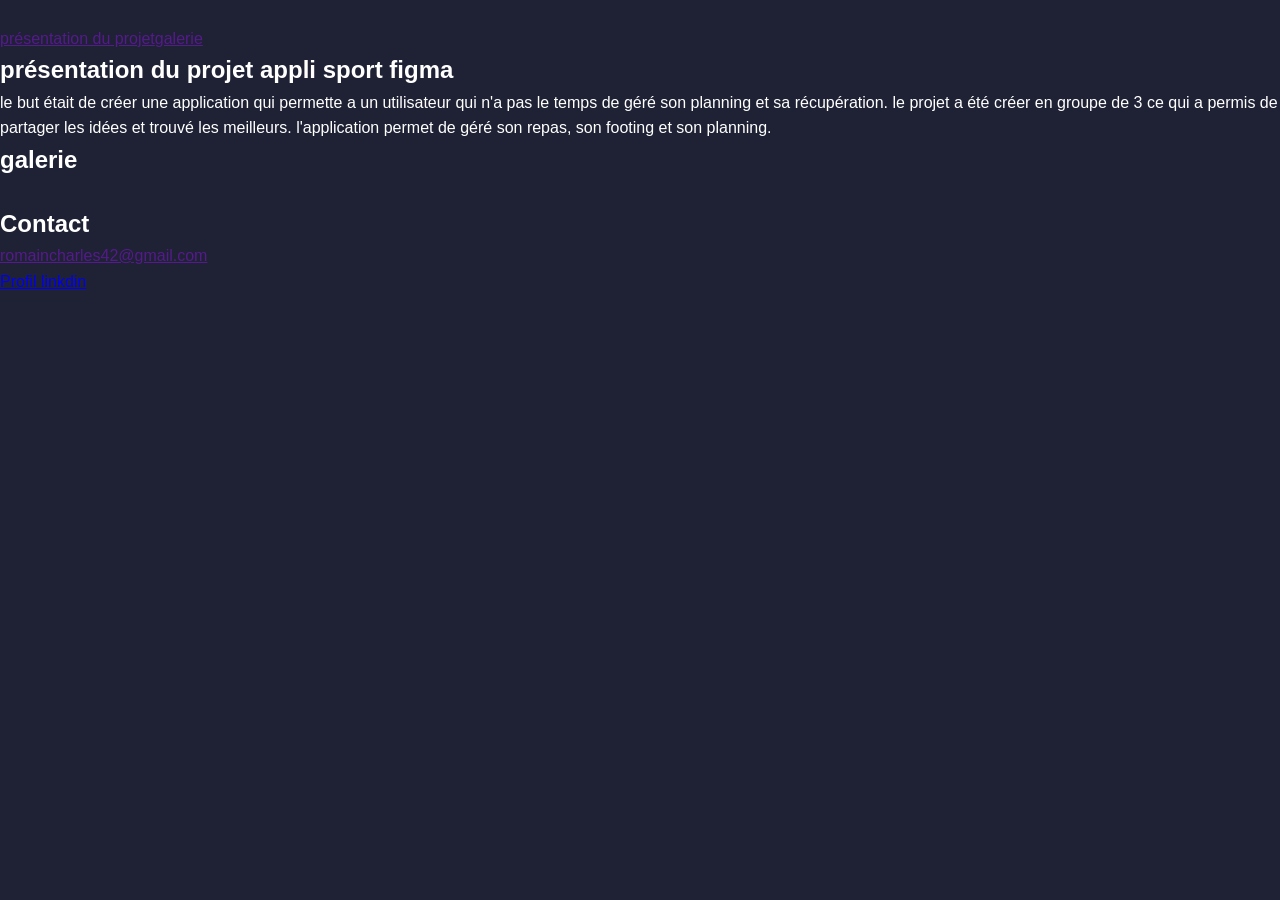
==== applisportfigma.html @ 346877c7 "Add files via upload" ====
<!DOCTYPE html>
<html lang="en">

<head>
    <meta charset="UTF-8">
    <meta name="viewport" content="width=device-width, initial-scale=1.0">
    <title>Document</title>
    <link rel="stylesheet" href="style.css">
</head>

<body>

    <header  class="flex spacebetween aligncenter bgcolor">
       
        <img src="assets/Image.jpg" alt="" class="photo">
        <nav class="padright20 flex gap15"><a href="">présentation du projet</a><a href="">galerie</a>
    </nav>
    </header>

    <main class="flex spacebetween body colorbody">

<section>
<h2 class="padbottom40 txtcenter">présentation du projet appli sport figma</h2>


<p>
le but était de créer une application qui permette a un utilisateur qui n'a pas le temps de géré son planning et sa récupération. le projet a été créer en groupe de 3 ce qui a permis de partager les idées et trouvé les meilleurs. l'application permet de géré son repas, son footing et son planning.
</p>



</section>


<section>
<h2 class="padbottom40 txtcenter">galerie</h2>

<div>
    <img src="assets/328shots_so.png" alt=""class="w30">
    <img src="assets/510shots_so.png" alt="" class="w30">
    <img src="assets/INTERNO-1.png" alt="" class="w30">
</div>


</section>

    </main>

    <footer class="padtop100 txtcenter bgcolor">

        <div>
            <h2 class="padbottom40"> Contact</h2>
            <a href="" class=" padbottom40 ">romaincharles42@gmail.com</a>
        </div>
        <a href="https://www.linkedin.com/in/romain-charles-056485252?utm_source=share_via&utm_content=profile&utm_medium=member_android"
            class="">
            Profil linkdin</a>
    </footer>

</body>

</html>
---- style.css ----
/* RESET */
* {
    margin: 0;
    padding: 0;
    box-sizing: border-box;
}

/* GLOBAL */
body {
    background-color: #1f2235;
    color: white;
    font-family: Arial, Helvetica, sans-serif;
    line-height: 1.6;
}

/* HEADER */
.header {
    display: flex;
    justify-content: space-between;
    align-items: center;
    padding: 20px 60px;
}

.header nav a {
    margin-left: 25px;
    text-decoration: none;
    color: white;
    font-weight: 500;
}

.header nav a:hover {
    color: #ff4d5a;
}

/* HERO */
.hero {
    display: flex;
    justify-content: space-between;
    align-items: center;
    padding: 100px 80px;
}

.hero-text {
    width: 50%;
}

.hero-text h1 {
    font-size: 70px;
    color: #ff4d5a;
    margin-bottom: 20px;
}

.hero-text h2 {
    font-size: 26px;
    margin-top: 15px;
}

.hero-text p {
    font-size: 18px;
}

.hero-img img {
    width: 420px;
}

/* BOUTON */
.btn {
    margin-top: 25px;
    padding: 12px 25px;
    background-color: #ff4d5a;
    border: none;
    border-radius: 30px;
    color: white;
    font-weight: bold;
    cursor: pointer;
    transition: 0.3s;
}

.btn:hover {
    background-color: #e13c4a;
}

/* SOCIAL */
.social {
    margin-top: 20px;
}

.social i {
    font-size: 26px;
    margin-right: 15px;
    cursor: pointer;
}

/* SECTIONS */
.section {
    padding: 80px;
}

.section h2 {
    margin-bottom: 50px;
    color: #ff4d5a;
}

/* PROJETS */
.projets {
    background-color: #1f2235;
}

.grid {
    display: grid;
    grid-template-columns: repeat(2, 1fr);
    gap: 30px;
}

.card {
    background: #ffffff;
    color: #000;
    border-radius: 20px;
    overflow: hidden;
    box-shadow: 0px 10px 25px rgba(0, 0, 0, 0.3);
    transition: transform 0.3s;
}

.card:hover {
    transform: translateY(-8px);
}

.card img {
    width: 100%;
    height: 200px;
    object-fit: cover;
}

.card-content {
    padding: 20px;
}

.card-content h3 {
    margin-bottom: 10px;
}

.card-content p {
    font-size: 14px;
}

/* QUALITES */
.qualites {
    background-color: #ff4d5a;
    text-align: center;
}

.grid-qualites {
    display: flex;
    justify-content: center;
    gap: 30px;
    flex-wrap: wrap;
}

.card-qualite {
    background: white;
    color: black;
    border-radius: 20px;
    padding: 20px;
    width: 160px;
    transition: transform 0.3s;
}

.card-qualite:hover {
    transform: scale(1.05);
}

.card-qualite img {
    width: 60px;
    margin-bottom: 10px;
}

/* PARCOURS */
.parcours {
    background-color: #1f2235;
}

.timeline {
    display: flex;
    justify-content: space-between;
    flex-wrap: wrap;
    gap: 30px;
}

.timeline div {
    width: 200px;
}

.timeline h3 {
    color: #ff4d5a;
    margin-bottom: 10px;
}

/* FOOTER */
.footer {
    background-color: #181a2a;
    padding: 50px;
    text-align: center;
}

.footer a {
    color: #ff4d5a;
    text-decoration: none;
}

.footer a:hover {
    text-decoration: underline;
}

/* RESPONSIVE */
@media (max-width: 900px) {
    .hero {
        flex-direction: column;
        text-align: center;
    }

    .hero-text {
        width: 100%;
    }

    .hero-img img {
        width: 300px;
        margin-top: 30px;
    }

    .grid {
        grid-template-columns: 1fr;
    }

    .timeline {
        justify-content: center;
    }
}

/* ============================ */
/* MOBILE OPTIMISATION COMPLETE */
/* ============================ */

@media (max-width: 900px) {

    /* GLOBAL */
    body {
        text-align: center;
    }

    /* HEADER */
    .header {
        flex-direction: column;
        gap: 15px;
        padding: 20px;
    }

    .header nav {
        display: flex;
        flex-wrap: wrap;
        justify-content: center;
        gap: 15px;
    }

    .header nav a {
        margin: 0;
        font-size: 14px;
    }

    /* HERO */
    .hero {
        flex-direction: column;
        padding: 60px 20px;
    }

    .hero-text {
        width: 100%;
    }

    .hero-text h1 {
        font-size: 50px;
    }

    .hero-text h2 {
        font-size: 20px;
    }

    .hero-text p {
        font-size: 16px;
    }

    .hero-img img {
        width: 250px;
        margin-top: 30px;
    }

    /* BOUTON */
    .btn {
        width: 100%;
        max-width: 250px;
    }

    /* SOCIAL */
    .social {
        display: flex;
        justify-content: center;
        margin-top: 15px;
    }

    /* SECTIONS */
    .section {
        padding: 50px 20px;
    }

    /* PROJETS */
    .grid {
        grid-template-columns: 1fr;
        gap: 20px;
    }

    .card img {
        height: 180px;
    }

    /* QUALITES */
    .grid-qualites {
        flex-direction: column;
        align-items: center;
        gap: 20px;
    }

    .card-qualite {
        width: 80%;
        max-width: 250px;
    }

    /* PARCOURS */
    .timeline {
        flex-direction: column;
        align-items: center;
        gap: 25px;
    }

    .timeline div {
        width: 90%;
        max-width: 300px;
    }

    /* FOOTER */
    .footer {
        padding: 30px 20px;
    }
}
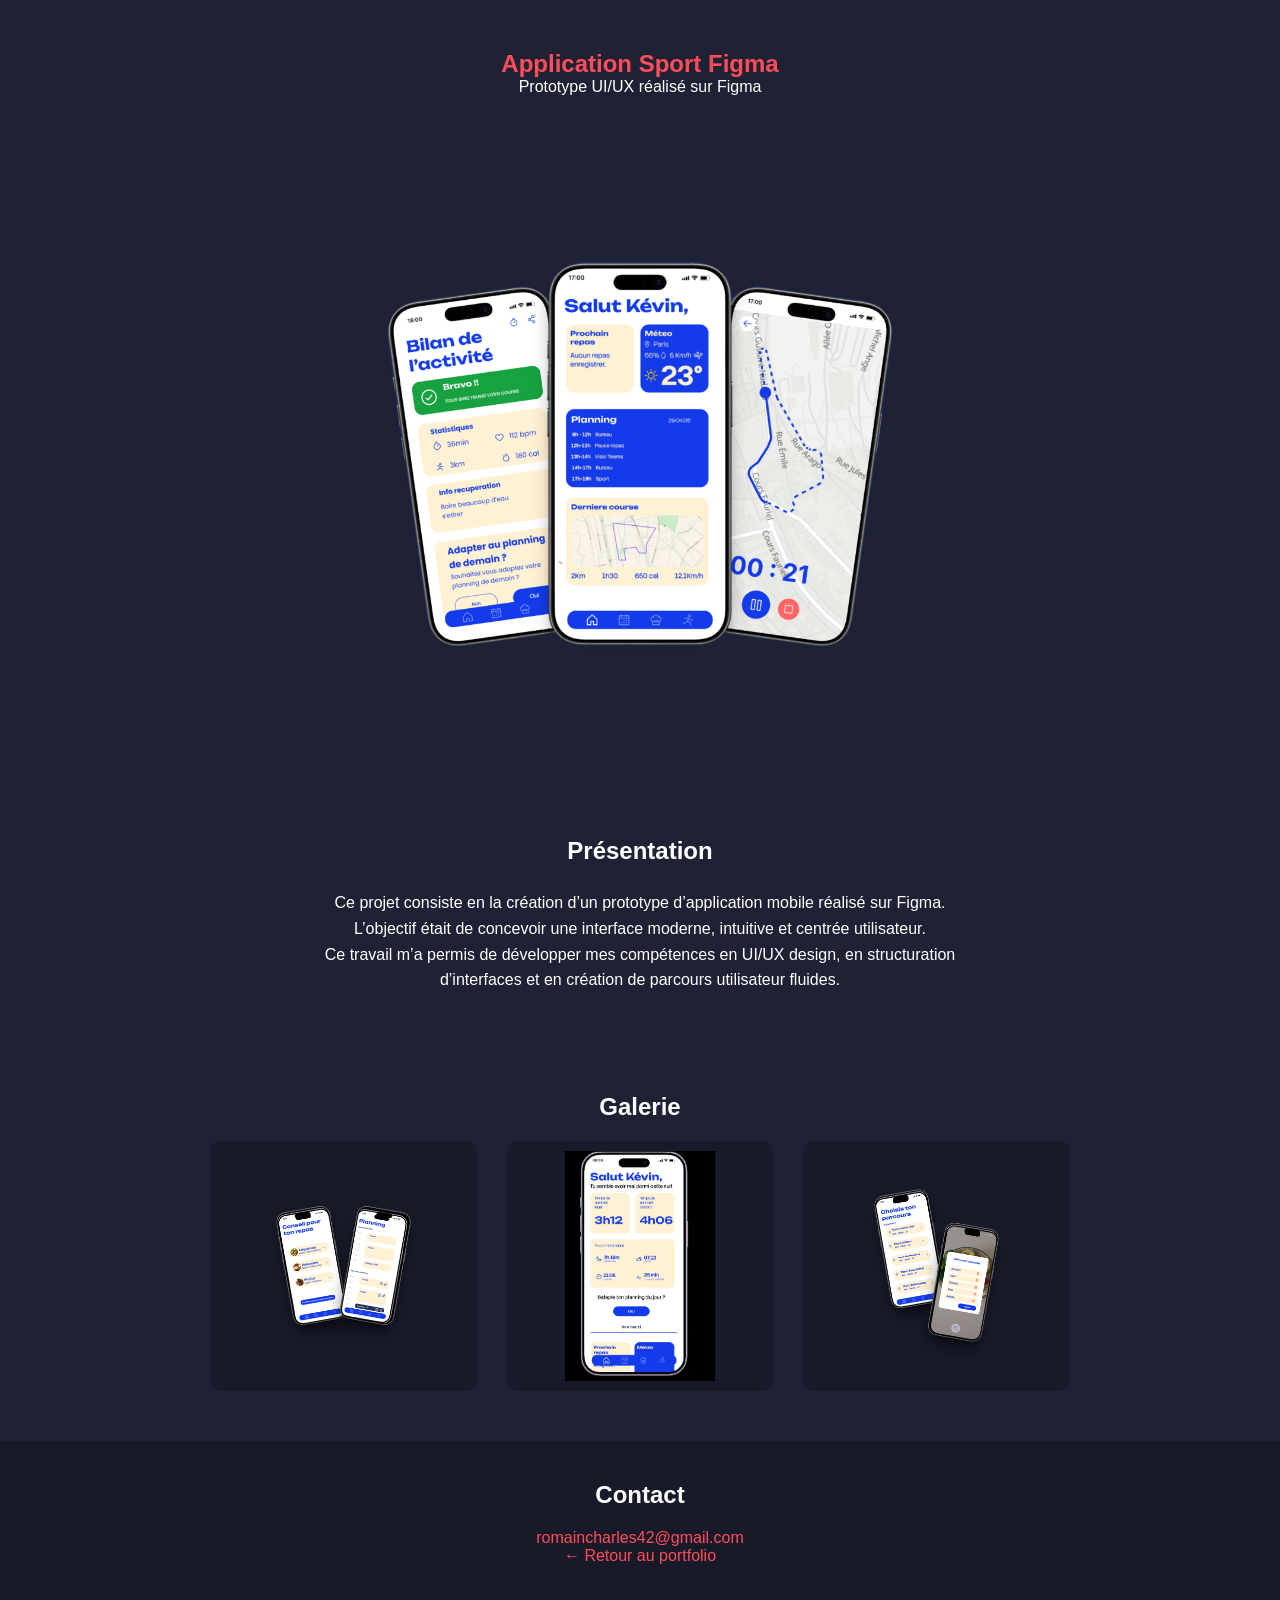
==== commit b363bd11: "1.5" ====
--- a/applisportfigma.html
+++ b/applisportfigma.html
@@ -1,60 +1,63 @@
 <!DOCTYPE html>
-<html lang="en">
+<html lang="fr">
 
 <head>
     <meta charset="UTF-8">
     <meta name="viewport" content="width=device-width, initial-scale=1.0">
-    <title>Document</title>
+    <title>Application Sport Figma</title>
+
     <link rel="stylesheet" href="style.css">
 </head>
 
 <body>
 
-    <header  class="flex spacebetween aligncenter bgcolor">
-       
-        <img src="assets/Image.jpg" alt="" class="photo">
-        <nav class="padright20 flex gap15"><a href="">présentation du projet</a><a href="">galerie</a>
-    </nav>
-    </header>
+    <!-- TITRE -->
+    <section>
+        <h1>Application Sport Figma</h1>
+        <p>Prototype UI/UX réalisé sur Figma</p>
+    </section>
 
-    <main class="flex spacebetween body colorbody">
+    <!-- IMAGE PRINCIPALE -->
+    <section class="main-img">
+        <img src="assets/figma app 1.png" alt="">
+    </section>
 
-<section>
-<h2 class="padbottom40 txtcenter">présentation du projet appli sport figma</h2>
+    <!-- DESCRIPTION -->
+    <section class="description">
+        <h2>Présentation</h2>
+        <p>
+            Ce projet consiste en la création d’un prototype d’application mobile réalisé sur Figma.
+            L’objectif était de concevoir une interface moderne, intuitive et centrée utilisateur.
+        </p>
+        <p>
+            Ce travail m’a permis de développer mes compétences en UI/UX design, en structuration d’interfaces
+            et en création de parcours utilisateur fluides.
+        </p>
+    </section>
 
+    <!-- GALERIE -->
+    <section>
+        <h2>Galerie</h2>
 
-<p>
-le but était de créer une application qui permette a un utilisateur qui n'a pas le temps de géré son planning et sa récupération. le projet a été créer en groupe de 3 ce qui a permis de partager les idées et trouvé les meilleurs. l'application permet de géré son repas, son footing et son planning.
-</p>
+        <div class="gallery">
+            <img src="assets/328shots_so.png" alt="">
+            <img src="assets/appli sport figma.png" alt="">
+            <img src="assets/510shots_so.png" alt="">
+        </div>
 
+    </section>
 
+    <!-- FOOTER -->
+    <footer>
+        <h2>Contact</h2>
 
-</section>
+        <p>
+            <a href="mailto:romaincharles42@gmail.com">romaincharles42@gmail.com</a>
+        </p>
 
-
-<section>
-<h2 class="padbottom40 txtcenter">galerie</h2>
-
-<div>
-    <img src="assets/328shots_so.png" alt=""class="w30">
-    <img src="assets/510shots_so.png" alt="" class="w30">
-    <img src="assets/INTERNO-1.png" alt="" class="w30">
-</div>
-
-
-</section>
-
-    </main>
-
-    <footer class="padtop100 txtcenter bgcolor">
-
-        <div>
-            <h2 class="padbottom40"> Contact</h2>
-            <a href="" class=" padbottom40 ">romaincharles42@gmail.com</a>
-        </div>
-        <a href="https://www.linkedin.com/in/romain-charles-056485252?utm_source=share_via&utm_content=profile&utm_medium=member_android"
-            class="">
-            Profil linkdin</a>
+        <p>
+            <a href="index.html">← Retour au portfolio</a>
+        </p>
     </footer>
 
 </body>
--- a/style.css
+++ b/style.css
@@ -3,14 +3,83 @@
     margin: 0;
     padding: 0;
     box-sizing: border-box;
+    text-decoration: none;
 }
 
 /* GLOBAL */
 body {
-    background-color: #1f2235;
+    margin: 0;
+    font-family: Arial;
+    background: #1f2235;
     color: white;
-    font-family: Arial, Helvetica, sans-serif;
-    line-height: 1.6;
+    text-align: center;
+}
+
+/* SECTIONS */
+section {
+    padding: 50px 20px;
+}
+
+/* TITRES */
+h1 {
+    color: #ff4d5a;
+}
+
+
+
+h2 {
+    margin-bottom: 20px;
+}
+
+/* IMAGE PRINCIPALE */
+.main-img img {
+    width: 80%;
+    max-width: 800px;
+}
+
+/* DESCRIPTION */
+.description {
+    max-width: 700px;
+    margin: auto;
+}
+
+/* GALERIE */
+.gallery {
+    display: grid;
+    grid-template-columns: repeat(3, 1fr);
+    gap: 25px;
+}
+
+.gallery img {
+    width: 100%;
+    height: 250px;
+    object-fit: contain;
+    border-radius: 10px;
+}
+
+/* FOOTER */
+
+
+
+footer {
+    padding: 40px 20px;
+    background: #181a2a;
+}
+
+footer a {
+    color: #ff4d5a;
+}
+
+/* RESPONSIVE */
+@media (max-width: 900px) {
+
+    .gallery {
+        grid-template-columns: 1fr;
+    }
+
+    .main-img img {
+        width: 100%;
+    }
 }
 
 /* HEADER */
@@ -32,6 +101,48 @@
     color: #ff4d5a;
 }
 
+.logo {
+    display: flex;
+    align-items: center;
+    gap: 6px;
+    font-size: 36px;
+    font-weight: bold;
+}
+
+/* couleurs lettres */
+.r {
+    color: #ff4d5a;
+}
+
+.c {
+    color: #ffffff;
+}
+
+/* chevrons */
+.arrow-left {
+    color: #ff4d5a;
+}
+
+.arrow-right {
+    color: #ffffff;
+}
+
+/* icônes */
+.icon {
+    width: 24px;
+}
+
+/* icône rouge */
+.icon-red {
+    filter: invert(45%) sepia(90%) saturate(4000%) hue-rotate(320deg);
+}
+
+/* icône blanche */
+.icon-white {
+    filter: brightness(0) invert(1);
+}
+
+
 /* HERO */
 .hero {
     display: flex;
@@ -62,6 +173,19 @@
 .hero-img img {
     width: 420px;
 }
+
+
+.hero-img img {
+    width: 260px;
+    height: 260px;
+    object-fit: cover;
+
+    border-radius: 50%;              /* ✅ cercle */
+    border: 4px solid #ff4d5a;       /* ✅ bordure rouge */
+
+    box-shadow: 0 8px 25px rgba(0, 0, 0, 0.4); /* ✅ ombre légère */
+}
+
 
 /* BOUTON */
 .btn {
@@ -112,6 +236,15 @@
     gap: 30px;
 }
 
+
+.card img {
+    width: 100%;
+    height: 200px;
+    object-fit: cover;
+    object-position: top; /* 🔥 TRÈS IMPORTANT */
+}
+
+
 .card {
     background: #ffffff;
     color: #000;
@@ -143,10 +276,58 @@
     font-size: 14px;
 }
 
+.parcours-grid {
+    display: grid;
+    grid-template-columns: repeat(3, 1fr);
+    gap: 30px;
+}
+
+.card-parcours {
+    background: white;
+    color: black;
+    padding: 20px;
+    border-radius: 20px;
+
+    display: flex;
+    flex-direction: column;
+    justify-content: space-between; /* 🔥 IMPORTANT */
+
+    min-height: 300px; /* ✅ force une taille égale */
+
+    box-shadow: 0 10px 25px rgba(0, 0, 0, 0.3);
+}
+.card-parcours img {
+    height: 80px;
+    object-fit: contain;
+    margin-bottom: 15px;
+}
+
+.card-parcours h3 {
+    color: #ff4d5a;
+    margin-bottom: 10px;
+}
+
+.card-parcours p {
+    margin-top: auto; /* 🔥 pousse vers le bas */
+}
+
+
+.card-parcours:hover {
+    transform: translateY(-5px);
+}
+
+
+
+
 /* QUALITES */
 .qualites {
     background-color: #ff4d5a;
     text-align: center;
+}
+
+
+.section .qualiteh2{
+    color: #ffffff;
 }
 
 .grid-qualites {
@@ -350,3 +531,79 @@
         padding: 30px 20px;
     }
 }
+
+/* ================= */
+/* PAGE PROJET FIX   */
+/* ================= */
+
+/* centre le contenu */
+section {
+    max-width: 900px;
+    margin: auto;
+}
+
+/* image principale */
+.main-img {
+    display: flex;
+    justify-content: center;
+}
+
+.main-img img {
+    border-radius: 15px;
+}
+
+/* espacement texte */
+.description {
+    line-height: 1.6;
+    margin-top: 20px;
+}
+
+/* galerie plus respirante */
+.gallery {
+    gap: 30px; /* plus d'espace */
+    margin-top: 20px;
+}
+
+/* style visuel images */
+.gallery img {
+    background: #181a2a;
+    padding: 10px;
+    transition: transform 0.3s;
+}
+
+/* effet hover léger */
+.gallery img:hover {
+    transform: scale(1.05);
+}
+
+.competences {
+    text-align: center;
+}
+
+.competences h2 {
+    color: #ff4d5a;
+    margin-bottom: 40px;
+}
+
+.skills-grid {
+    display: flex;
+    justify-content: center;
+    flex-wrap: wrap;
+    gap: 15px;
+}
+
+.skill {
+    background: white;
+    color: #1f2235;
+    padding: 12px 20px;
+    border-radius: 30px;
+    font-weight: bold;
+    box-shadow: 0 5px 15px rgba(0,0,0,0.2);
+    transition: 0.3s;
+}
+
+.skill:hover {
+    transform: translateY(-3px);
+    background: #ff4d5a;
+    color: white;
+}
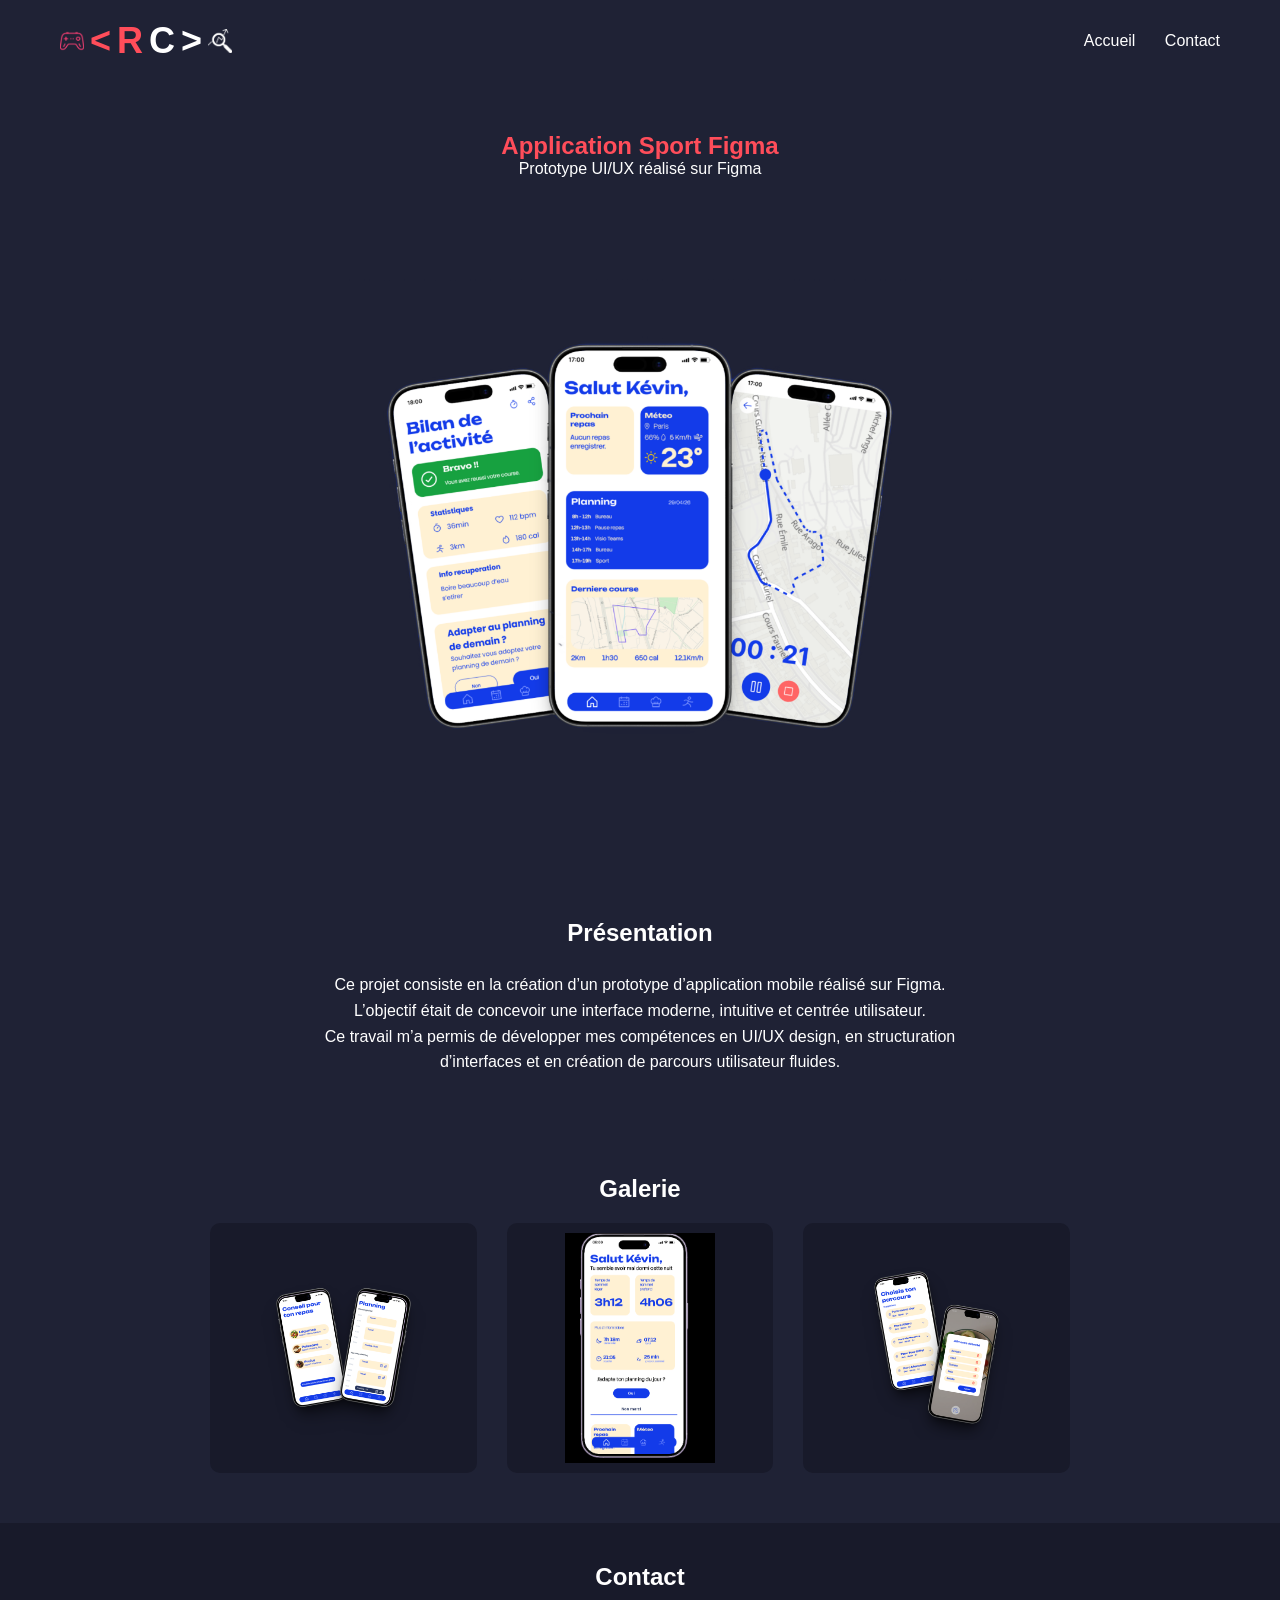
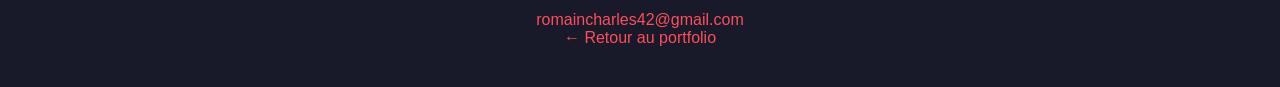
==== commit 9248472b: "1.9" ====
--- a/applisportfigma.html
+++ b/applisportfigma.html
@@ -10,6 +10,34 @@
 </head>
 
 <body>
+
+     <!-- HEADER -->
+    <header class="header">
+        <div class="logo">
+
+    <!-- logo gauche -->
+    <img src="assets/jeux video logo 1.png" class="icon icon-red">
+
+    <!-- chevron gauche -->
+    <span class="arrow arrow-left">&lt;</span>
+
+    <span class="r">R</span>
+    <span class="c">C</span>
+
+    <!-- chevron droit -->
+    <span class="arrow arrow-right">&gt;</span>
+
+    <!-- logo droite -->
+    <img src="assets/data analyse logo 1.png" class="icon icon-white">
+
+</div>
+
+        <nav>
+            <a href="#hero">Accueil</a>
+
+            <a href="#contact">Contact</a>
+        </nav>
+    </header>
 
     <!-- TITRE -->
     <section>
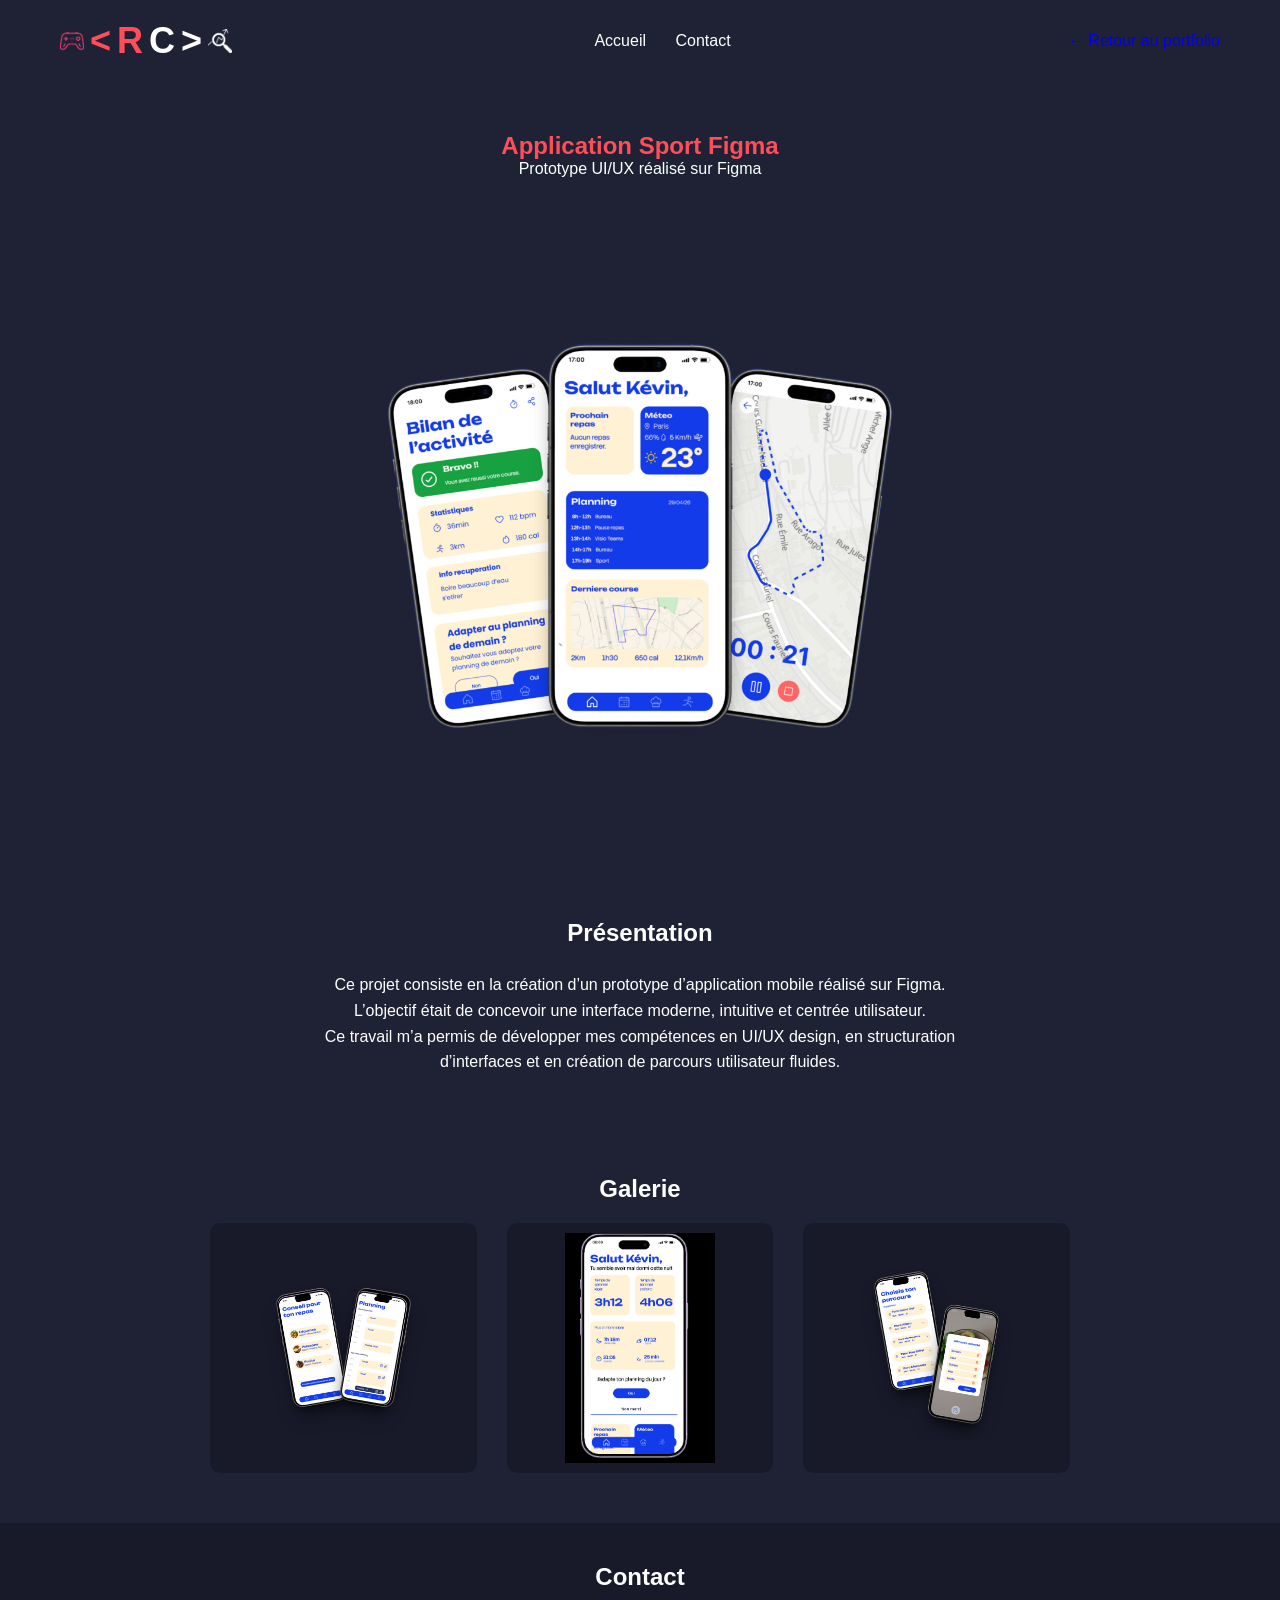
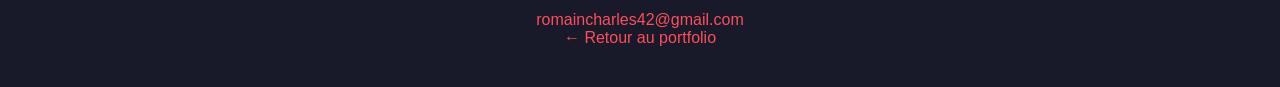
==== commit 88f83f1f: "2.0" ====
--- a/applisportfigma.html
+++ b/applisportfigma.html
@@ -37,6 +37,11 @@
 
             <a href="#contact">Contact</a>
         </nav>
+
+         <p>
+            <a href="index.html" >← Retour au portfolio</a>
+        </p>
+
     </header>
 
     <!-- TITRE -->
--- a/style.css
+++ b/style.css
@@ -88,6 +88,7 @@
     justify-content: space-between;
     align-items: center;
     padding: 20px 60px;
+
 }
 
 .header nav a {
@@ -330,6 +331,10 @@
     color: #ffffff;
 }
 
+.qualiteradius{
+    border-radius: 20px;
+}
+
 .grid-qualites {
     display: flex;
     justify-content: center;
@@ -606,4 +611,5 @@
     transform: translateY(-3px);
     background: #ff4d5a;
     color: white;
-}+}
+
